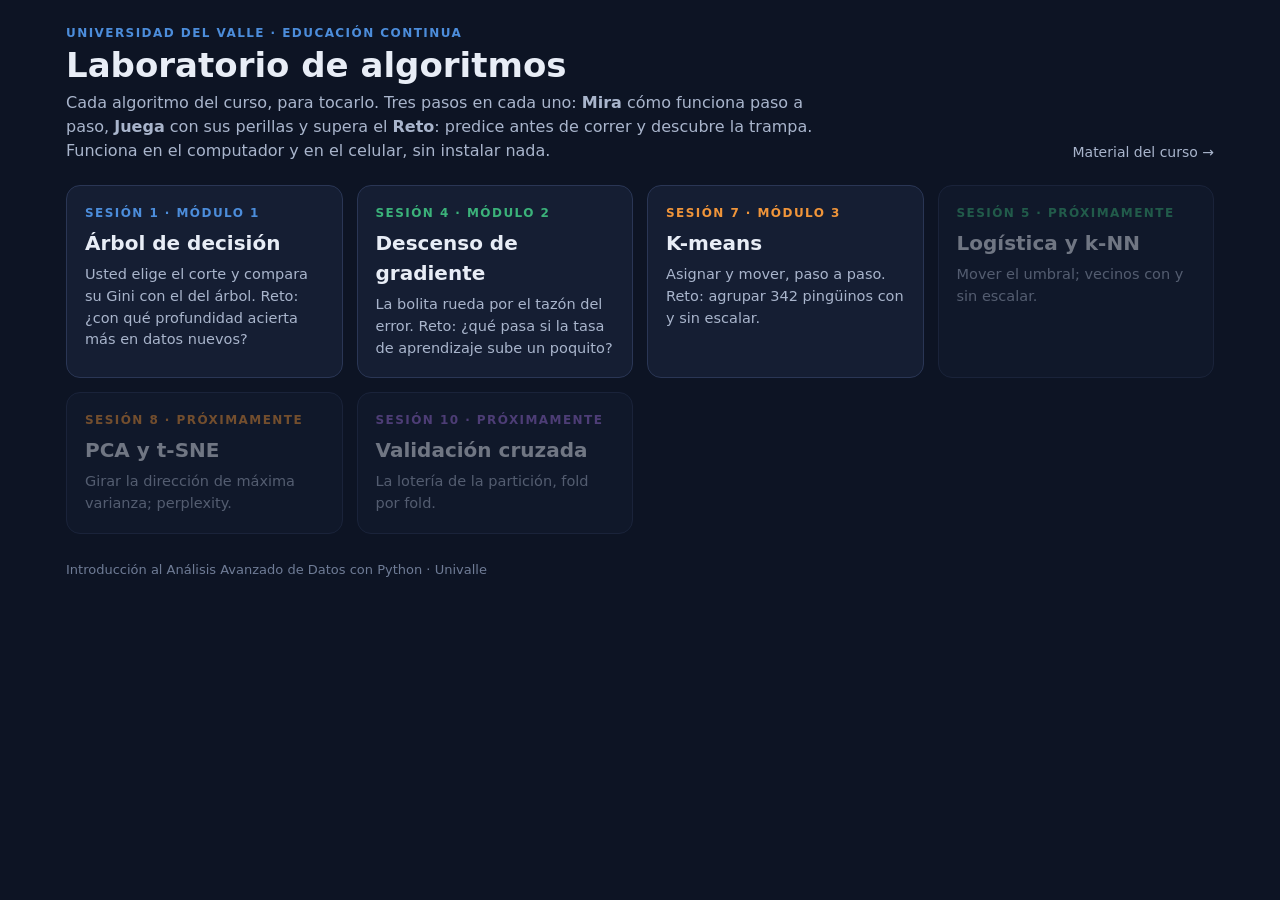
==== laboratorio/index.html @ 8cd6223c "S01 árbol explicado; laboratorio de algoritmos" ====
<!doctype html>
<html lang="es">
<head>
<meta charset="utf-8">
<meta name="viewport" content="width=device-width, initial-scale=1">
<title>Laboratorio · Análisis Avanzado de Datos con Python</title>
<link rel="stylesheet" href="lab.css">
</head>
<body>
<div class="envoltura">
  <header class="lab">
    <div>
      <div class="chip">Universidad del Valle · Educación Continua</div>
      <h1>Laboratorio de algoritmos</h1>
      <p class="sub">Cada algoritmo del curso, para tocarlo. Tres pasos en cada uno: <b>Mira</b> cómo funciona paso a paso, <b>Juega</b> con sus perillas y supera el <b>Reto</b>: predice antes de correr y descubre la trampa. Funciona en el computador y en el celular, sin instalar nada.</p>
    </div>
    <a class="volver" href="https://github.com/Nitobest/curso-aad-python">Material del curso →</a>
  </header>

  <div class="tarjetas">
    <a class="tarjeta" href="arbol.html" style="--c: var(--m1)">
      <div class="chip">Sesión 1 · Módulo 1</div>
      <h2>Árbol de decisión</h2>
      <p>Usted elige el corte y compara su Gini con el del árbol. Reto: ¿con qué profundidad acierta más en datos nuevos?</p>
    </a>
    <a class="tarjeta" href="descenso.html" style="--c: var(--m2)">
      <div class="chip">Sesión 4 · Módulo 2</div>
      <h2>Descenso de gradiente</h2>
      <p>La bolita rueda por el tazón del error. Reto: ¿qué pasa si la tasa de aprendizaje sube un poquito?</p>
    </a>
    <a class="tarjeta" href="kmeans.html" style="--c: var(--m3)">
      <div class="chip">Sesión 7 · Módulo 3</div>
      <h2>K-means</h2>
      <p>Asignar y mover, paso a paso. Reto: agrupar 342 pingüinos con y sin escalar.</p>
    </a>
    <div class="tarjeta pronto" style="--c: var(--m2)"><div class="chip">Sesión 5 · próximamente</div><h2>Logística y k-NN</h2><p>Mover el umbral; vecinos con y sin escalar.</p></div>
    <div class="tarjeta pronto" style="--c: var(--m3)"><div class="chip">Sesión 8 · próximamente</div><h2>PCA y t-SNE</h2><p>Girar la dirección de máxima varianza; perplexity.</p></div>
    <div class="tarjeta pronto" style="--c: var(--m4)"><div class="chip">Sesión 10 · próximamente</div><h2>Validación cruzada</h2><p>La lotería de la partición, fold por fold.</p></div>
  </div>

  <footer class="lab">Introducción al Análisis Avanzado de Datos con Python · Univalle</footer>
</div>
</body>
</html>
---- laboratorio/lab.css ----
/* Laboratorio del curso — estilo "Noche de datos" (mismo de las diapositivas). */
:root {
  --fondo: #0D1424; --panel: #151E33; --panel2: #1C2742; --borde: #2A3655;
  --texto: #E8EDF6; --suave: #A9B5CC; --tenue: #6F7C96;
  --m1: #4C8DDB; --m2: #3BB27A; --m3: #F0953A; --m4: #9B6FD9;
  --azul: #4C8DDB; --rojo: #E0645A; --acento: var(--m1);
  --radio: 14px;
}
* { box-sizing: border-box; }
html, body { margin: 0; background: var(--fondo); color: var(--texto);
  font-family: "Inter", system-ui, -apple-system, "Segoe UI", Roboto, sans-serif; line-height: 1.5; }
a { color: var(--acento); }
.envoltura { max-width: 1180px; margin: 0 auto; padding: 20px 16px 48px; }

header.lab { display: flex; flex-wrap: wrap; align-items: flex-end; justify-content: space-between; gap: 12px; margin-bottom: 14px; }
.chip { display: inline-block; font-size: 12px; font-weight: 700; letter-spacing: .12em; text-transform: uppercase;
  color: var(--acento); margin-bottom: 4px; }
h1 { font-size: clamp(24px, 4vw, 34px); line-height: 1.15; margin: 0; font-weight: 800; }
.sub { color: var(--suave); margin: 6px 0 0; max-width: 760px; }
.volver { color: var(--suave); text-decoration: none; font-size: 14px; white-space: nowrap; }
.volver:hover { color: var(--texto); }

nav.pestanas { display: flex; gap: 6px; margin: 18px 0 14px; border-bottom: 1px solid var(--borde); overflow-x: auto; }
nav.pestanas button { background: none; border: 0; color: var(--suave); font: inherit; font-weight: 700; font-size: 15px;
  padding: 10px 16px; cursor: pointer; border-bottom: 3px solid transparent; white-space: nowrap; }
nav.pestanas button[aria-selected="true"] { color: var(--texto); border-bottom-color: var(--acento); }
nav.pestanas button .n { color: var(--tenue); font-weight: 600; margin-right: 6px; }

.vista { display: none; }
.vista.activa { display: grid; grid-template-columns: minmax(0, 1fr) 320px; gap: 16px; }
@media (max-width: 860px) { .vista.activa { grid-template-columns: 1fr; } }

.lienzo { align-self: start; background: var(--panel); border: 1px solid var(--borde); border-radius: var(--radio); padding: 10px; position: relative; }
.lienzo canvas { width: 100%; display: block; border-radius: 8px; touch-action: none; }
.doble { display: grid; grid-template-columns: 1fr 1fr; gap: 10px; }
@media (max-width: 620px) { .doble { grid-template-columns: 1fr; } }
.etiqueta-lienzo { font-size: 12px; color: var(--tenue); margin: 2px 4px 6px; font-weight: 600; letter-spacing: .04em; }

aside.panel { background: var(--panel); border: 1px solid var(--borde); border-radius: var(--radio); padding: 16px;
  display: flex; flex-direction: column; gap: 14px; align-self: start; }
.panel h3 { margin: 0; font-size: 13px; letter-spacing: .1em; text-transform: uppercase; color: var(--tenue); }
.panel p { margin: 0; color: var(--suave); font-size: 14.5px; }
.panel p b, .panel p strong { color: var(--texto); }

.botones { display: flex; flex-wrap: wrap; gap: 8px; }
button.b { font: inherit; font-weight: 700; font-size: 14px; border-radius: 10px; padding: 9px 14px; cursor: pointer;
  border: 1px solid var(--borde); background: var(--panel2); color: var(--texto); }
button.b:hover { border-color: var(--acento); }
button.b.primario { background: var(--acento); border-color: var(--acento); color: #0D1424; }
button.b:disabled { opacity: .45; cursor: default; }

.control label { display: flex; justify-content: space-between; font-size: 14px; color: var(--suave); margin-bottom: 6px; }
.control label output { color: var(--texto); font-weight: 700; font-variant-numeric: tabular-nums; }
input[type=range] { width: 100%; accent-color: var(--acento); }
.opciones { display: flex; flex-wrap: wrap; gap: 6px; }
.opciones button { font: inherit; font-size: 13px; padding: 6px 10px; border-radius: 999px; border: 1px solid var(--borde);
  background: none; color: var(--suave); cursor: pointer; }
.opciones button[aria-pressed="true"] { background: var(--acento); color: #0D1424; border-color: var(--acento); font-weight: 700; }
.check { display: flex; gap: 8px; align-items: center; font-size: 14px; color: var(--suave); cursor: pointer; }
.check input { accent-color: var(--acento); width: 16px; height: 16px; }

.cifras { display: grid; grid-template-columns: repeat(auto-fit, minmax(110px, 1fr)); gap: 8px; }
.cifra { background: var(--panel2); border-radius: 10px; padding: 10px 12px; }
.cifra .v { font-size: 22px; font-weight: 800; font-variant-numeric: tabular-nums; }
.cifra .e { font-size: 12px; color: var(--tenue); }

.mirar { border-left: 3px solid var(--acento); padding: 4px 0 4px 12px; color: var(--suave); font-size: 14px; }
.mirar b { color: var(--texto); }

.reto { background: var(--panel2); border-radius: 12px; padding: 14px; border: 1px dashed var(--borde); }
.reto .pregunta { font-weight: 700; color: var(--texto); margin: 0 0 10px; font-size: 15.5px; }
.reto .respuesta { margin-top: 12px; padding: 12px; border-radius: 10px; background: rgba(255,255,255,.04); display: none; }
.reto .respuesta.visible { display: block; }
.reto .ok { color: var(--m2); font-weight: 800; }
.reto .no { color: var(--m3); font-weight: 800; }

footer.lab { margin-top: 26px; color: var(--tenue); font-size: 13px; }
footer.lab a { color: var(--suave); }

/* índice */
.tarjetas { display: grid; grid-template-columns: repeat(auto-fill, minmax(260px, 1fr)); gap: 14px; margin-top: 22px; }
.tarjeta { background: var(--panel); border: 1px solid var(--borde); border-radius: var(--radio); padding: 18px; text-decoration: none;
  color: var(--texto); display: flex; flex-direction: column; gap: 6px; transition: border-color .15s, transform .15s; }
.tarjeta:hover { border-color: var(--c, var(--m1)); transform: translateY(-2px); }
.tarjeta .chip { color: var(--c, var(--m1)); margin: 0; }
.tarjeta h2 { margin: 0; font-size: 20px; }
.tarjeta p { margin: 0; color: var(--suave); font-size: 14.5px; }
.tarjeta.pronto { opacity: .45; pointer-events: none; }
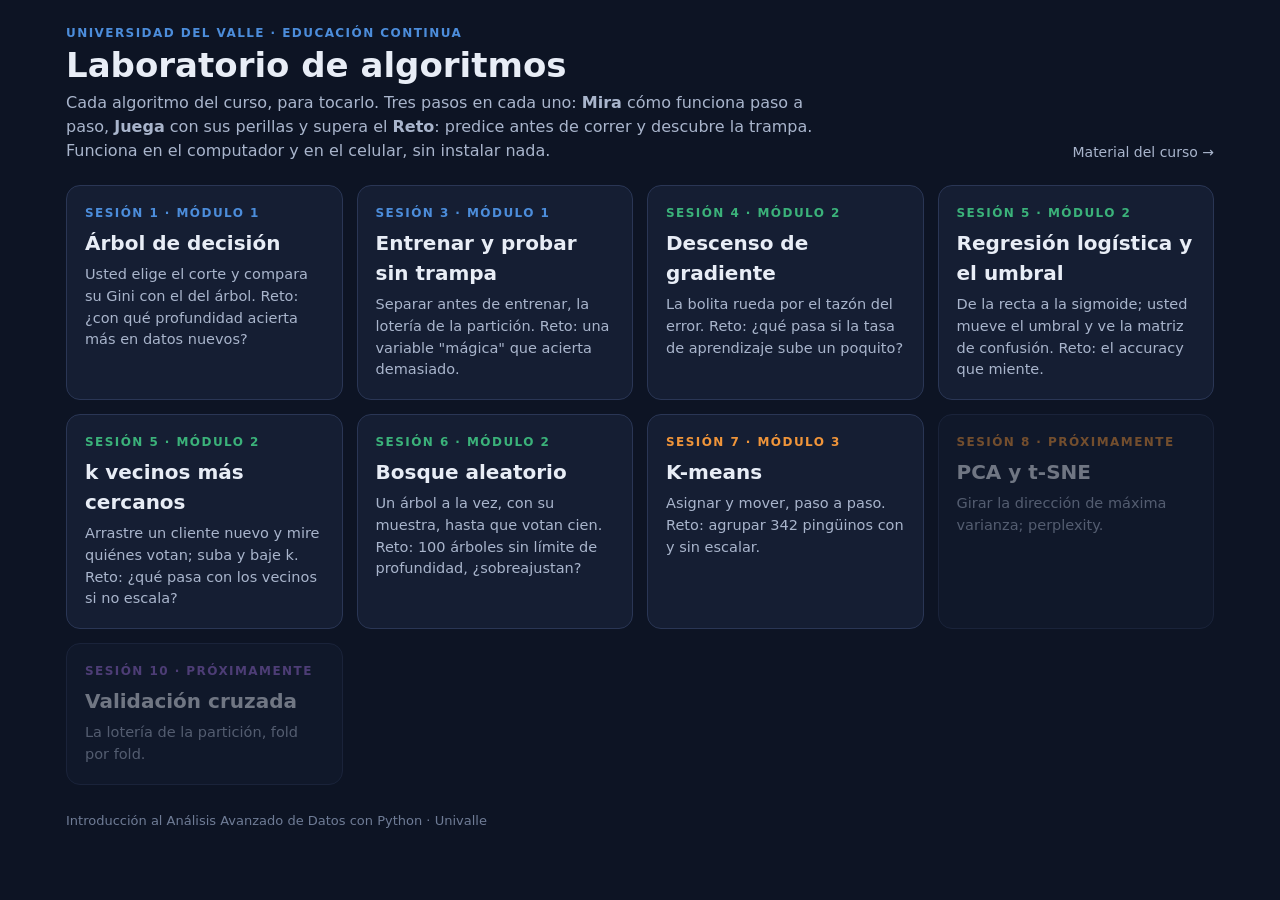
==== commit 86ad28a7: "Laboratorio: split, logística, k-NN y bosque" ====
--- a/laboratorio/index.html
+++ b/laboratorio/index.html
@@ -23,17 +23,36 @@
       <h2>Árbol de decisión</h2>
       <p>Usted elige el corte y compara su Gini con el del árbol. Reto: ¿con qué profundidad acierta más en datos nuevos?</p>
     </a>
+    <a class="tarjeta" href="split.html" style="--c: var(--m1)">
+      <div class="chip">Sesión 3 · Módulo 1</div>
+      <h2>Entrenar y probar sin trampa</h2>
+      <p>Separar antes de entrenar, la lotería de la partición. Reto: una variable "mágica" que acierta demasiado.</p>
+    </a>
     <a class="tarjeta" href="descenso.html" style="--c: var(--m2)">
       <div class="chip">Sesión 4 · Módulo 2</div>
       <h2>Descenso de gradiente</h2>
       <p>La bolita rueda por el tazón del error. Reto: ¿qué pasa si la tasa de aprendizaje sube un poquito?</p>
+    </a>
+    <a class="tarjeta" href="logistica.html" style="--c: var(--m2)">
+      <div class="chip">Sesión 5 · Módulo 2</div>
+      <h2>Regresión logística y el umbral</h2>
+      <p>De la recta a la sigmoide; usted mueve el umbral y ve la matriz de confusión. Reto: el accuracy que miente.</p>
+    </a>
+    <a class="tarjeta" href="knn.html" style="--c: var(--m2)">
+      <div class="chip">Sesión 5 · Módulo 2</div>
+      <h2>k vecinos más cercanos</h2>
+      <p>Arrastre un cliente nuevo y mire quiénes votan; suba y baje k. Reto: ¿qué pasa con los vecinos si no escala?</p>
+    </a>
+    <a class="tarjeta" href="bosque.html" style="--c: var(--m2)">
+      <div class="chip">Sesión 6 · Módulo 2</div>
+      <h2>Bosque aleatorio</h2>
+      <p>Un árbol a la vez, con su muestra, hasta que votan cien. Reto: 100 árboles sin límite de profundidad, ¿sobreajustan?</p>
     </a>
     <a class="tarjeta" href="kmeans.html" style="--c: var(--m3)">
       <div class="chip">Sesión 7 · Módulo 3</div>
       <h2>K-means</h2>
       <p>Asignar y mover, paso a paso. Reto: agrupar 342 pingüinos con y sin escalar.</p>
     </a>
-    <div class="tarjeta pronto" style="--c: var(--m2)"><div class="chip">Sesión 5 · próximamente</div><h2>Logística y k-NN</h2><p>Mover el umbral; vecinos con y sin escalar.</p></div>
     <div class="tarjeta pronto" style="--c: var(--m3)"><div class="chip">Sesión 8 · próximamente</div><h2>PCA y t-SNE</h2><p>Girar la dirección de máxima varianza; perplexity.</p></div>
     <div class="tarjeta pronto" style="--c: var(--m4)"><div class="chip">Sesión 10 · próximamente</div><h2>Validación cruzada</h2><p>La lotería de la partición, fold por fold.</p></div>
   </div>
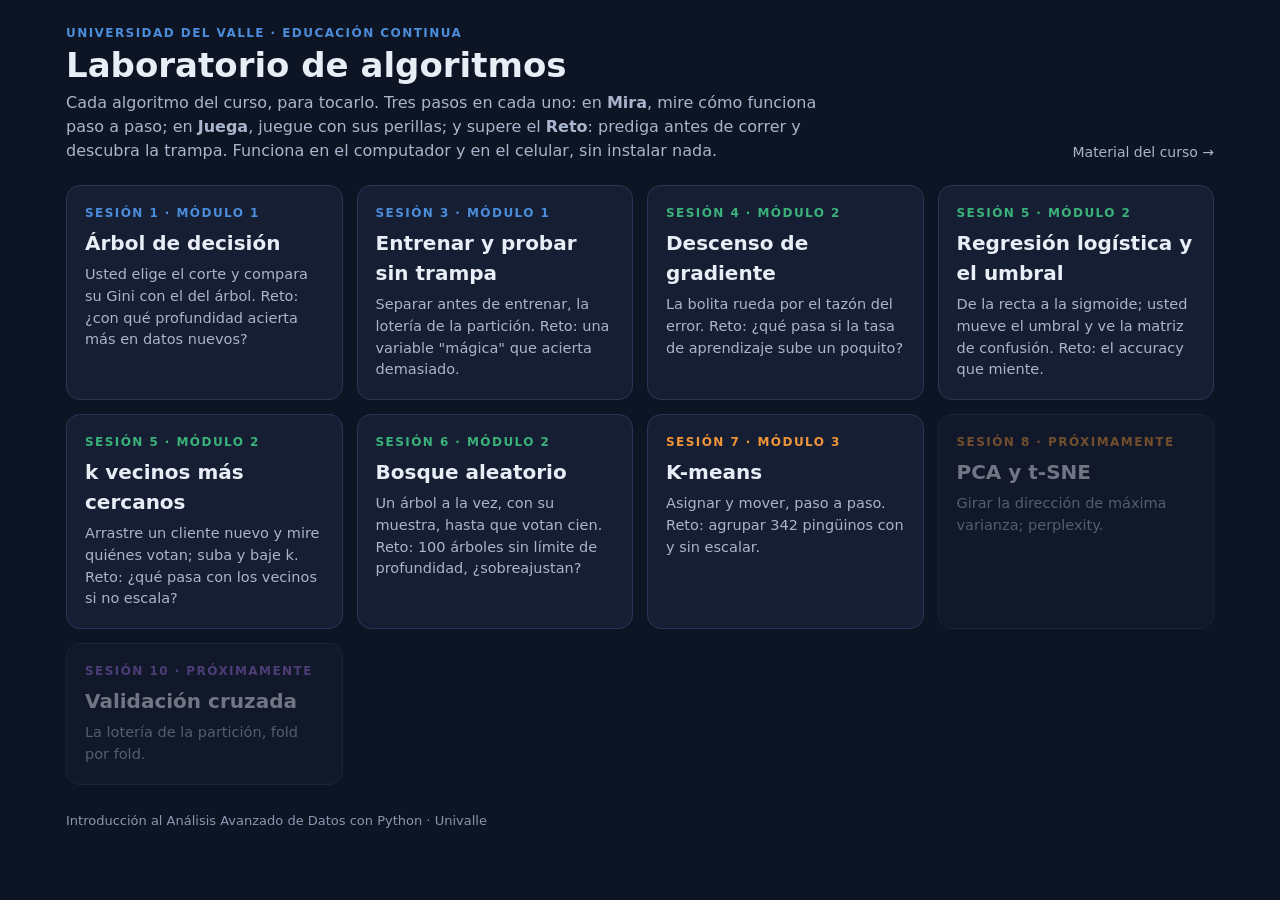
==== commit afeaef10: "Material actualizado" ====
--- a/laboratorio/index.html
+++ b/laboratorio/index.html
@@ -12,7 +12,7 @@
     <div>
       <div class="chip">Universidad del Valle · Educación Continua</div>
       <h1>Laboratorio de algoritmos</h1>
-      <p class="sub">Cada algoritmo del curso, para tocarlo. Tres pasos en cada uno: <b>Mira</b> cómo funciona paso a paso, <b>Juega</b> con sus perillas y supera el <b>Reto</b>: predice antes de correr y descubre la trampa. Funciona en el computador y en el celular, sin instalar nada.</p>
+      <p class="sub">Cada algoritmo del curso, para tocarlo. Tres pasos en cada uno: en <b>Mira</b>, mire cómo funciona paso a paso; en <b>Juega</b>, juegue con sus perillas; y supere el <b>Reto</b>: prediga antes de correr y descubra la trampa. Funciona en el computador y en el celular, sin instalar nada.</p>
     </div>
     <a class="volver" href="https://github.com/Nitobest/curso-aad-python">Material del curso →</a>
   </header>
--- a/laboratorio/lab.css
+++ b/laboratorio/lab.css
@@ -1,7 +1,7 @@
 /* Laboratorio del curso — estilo "Noche de datos" (mismo de las diapositivas). */
 :root {
   --fondo: #0D1424; --panel: #151E33; --panel2: #1C2742; --borde: #2A3655;
-  --texto: #E8EDF6; --suave: #A9B5CC; --tenue: #6F7C96;
+  --texto: #E8EDF6; --suave: #A9B5CC; --tenue: #8A97B0;
   --m1: #4C8DDB; --m2: #3BB27A; --m3: #F0953A; --m4: #9B6FD9;
   --azul: #4C8DDB; --rojo: #E0645A; --acento: var(--m1);
   --radio: 14px;
@@ -28,7 +28,7 @@
 
 .vista { display: none; }
 .vista.activa { display: grid; grid-template-columns: minmax(0, 1fr) 320px; gap: 16px; }
-@media (max-width: 860px) { .vista.activa { grid-template-columns: 1fr; } }
+@media (max-width: 860px) { .vista.activa { grid-template-columns: minmax(0, 1fr); } }
 
 .lienzo { align-self: start; background: var(--panel); border: 1px solid var(--borde); border-radius: var(--radio); padding: 10px; position: relative; }
 .lienzo canvas { width: 100%; display: block; border-radius: 8px; touch-action: none; }
@@ -37,7 +37,7 @@
 .etiqueta-lienzo { font-size: 12px; color: var(--tenue); margin: 2px 4px 6px; font-weight: 600; letter-spacing: .04em; }
 
 aside.panel { background: var(--panel); border: 1px solid var(--borde); border-radius: var(--radio); padding: 16px;
-  display: flex; flex-direction: column; gap: 14px; align-self: start; }
+  display: flex; flex-direction: column; gap: 14px; align-self: start; min-width: 0; }
 .panel h3 { margin: 0; font-size: 13px; letter-spacing: .1em; text-transform: uppercase; color: var(--tenue); }
 .panel p { margin: 0; color: var(--suave); font-size: 14.5px; }
 .panel p b, .panel p strong { color: var(--texto); }
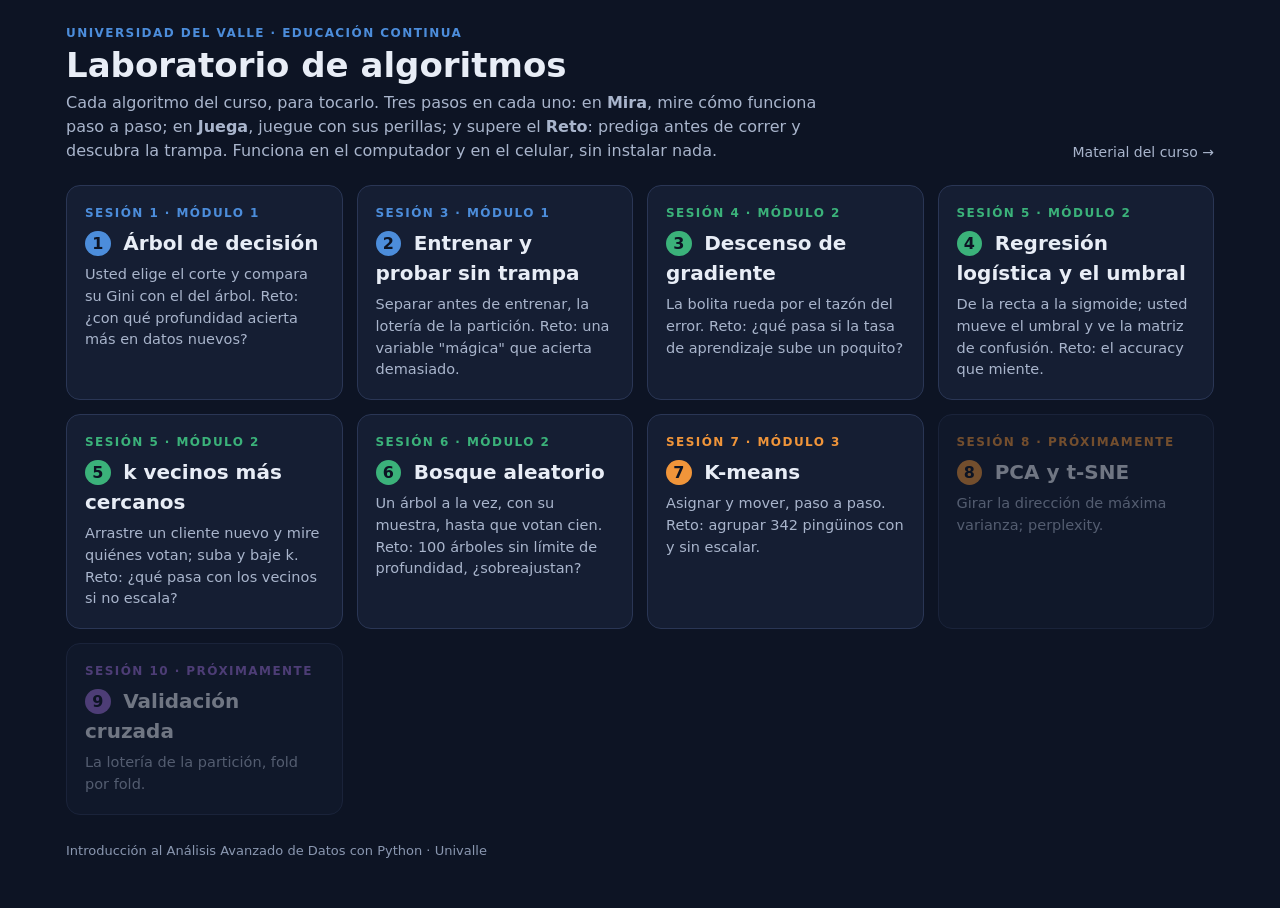
==== commit d599a42a: "Laboratorios numerados en el orden del curso" ====
--- a/laboratorio/index.html
+++ b/laboratorio/index.html
@@ -20,41 +20,41 @@
   <div class="tarjetas">
     <a class="tarjeta" href="arbol.html" style="--c: var(--m1)">
       <div class="chip">Sesión 1 · Módulo 1</div>
-      <h2>Árbol de decisión</h2>
+      <h2><span class="num">1</span> Árbol de decisión</h2>
       <p>Usted elige el corte y compara su Gini con el del árbol. Reto: ¿con qué profundidad acierta más en datos nuevos?</p>
     </a>
     <a class="tarjeta" href="split.html" style="--c: var(--m1)">
       <div class="chip">Sesión 3 · Módulo 1</div>
-      <h2>Entrenar y probar sin trampa</h2>
+      <h2><span class="num">2</span> Entrenar y probar sin trampa</h2>
       <p>Separar antes de entrenar, la lotería de la partición. Reto: una variable "mágica" que acierta demasiado.</p>
     </a>
     <a class="tarjeta" href="descenso.html" style="--c: var(--m2)">
       <div class="chip">Sesión 4 · Módulo 2</div>
-      <h2>Descenso de gradiente</h2>
+      <h2><span class="num">3</span> Descenso de gradiente</h2>
       <p>La bolita rueda por el tazón del error. Reto: ¿qué pasa si la tasa de aprendizaje sube un poquito?</p>
     </a>
     <a class="tarjeta" href="logistica.html" style="--c: var(--m2)">
       <div class="chip">Sesión 5 · Módulo 2</div>
-      <h2>Regresión logística y el umbral</h2>
+      <h2><span class="num">4</span> Regresión logística y el umbral</h2>
       <p>De la recta a la sigmoide; usted mueve el umbral y ve la matriz de confusión. Reto: el accuracy que miente.</p>
     </a>
     <a class="tarjeta" href="knn.html" style="--c: var(--m2)">
       <div class="chip">Sesión 5 · Módulo 2</div>
-      <h2>k vecinos más cercanos</h2>
+      <h2><span class="num">5</span> k vecinos más cercanos</h2>
       <p>Arrastre un cliente nuevo y mire quiénes votan; suba y baje k. Reto: ¿qué pasa con los vecinos si no escala?</p>
     </a>
     <a class="tarjeta" href="bosque.html" style="--c: var(--m2)">
       <div class="chip">Sesión 6 · Módulo 2</div>
-      <h2>Bosque aleatorio</h2>
+      <h2><span class="num">6</span> Bosque aleatorio</h2>
       <p>Un árbol a la vez, con su muestra, hasta que votan cien. Reto: 100 árboles sin límite de profundidad, ¿sobreajustan?</p>
     </a>
     <a class="tarjeta" href="kmeans.html" style="--c: var(--m3)">
       <div class="chip">Sesión 7 · Módulo 3</div>
-      <h2>K-means</h2>
+      <h2><span class="num">7</span> K-means</h2>
       <p>Asignar y mover, paso a paso. Reto: agrupar 342 pingüinos con y sin escalar.</p>
     </a>
-    <div class="tarjeta pronto" style="--c: var(--m3)"><div class="chip">Sesión 8 · próximamente</div><h2>PCA y t-SNE</h2><p>Girar la dirección de máxima varianza; perplexity.</p></div>
-    <div class="tarjeta pronto" style="--c: var(--m4)"><div class="chip">Sesión 10 · próximamente</div><h2>Validación cruzada</h2><p>La lotería de la partición, fold por fold.</p></div>
+    <div class="tarjeta pronto" style="--c: var(--m3)"><div class="chip">Sesión 8 · próximamente</div><h2><span class="num">8</span> PCA y t-SNE</h2><p>Girar la dirección de máxima varianza; perplexity.</p></div>
+    <div class="tarjeta pronto" style="--c: var(--m4)"><div class="chip">Sesión 10 · próximamente</div><h2><span class="num">9</span> Validación cruzada</h2><p>La lotería de la partición, fold por fold.</p></div>
   </div>
 
   <footer class="lab">Introducción al Análisis Avanzado de Datos con Python · Univalle</footer>
--- a/laboratorio/lab.css
+++ b/laboratorio/lab.css
@@ -86,3 +86,6 @@
 .tarjeta h2 { margin: 0; font-size: 20px; }
 .tarjeta p { margin: 0; color: var(--suave); font-size: 14.5px; }
 .tarjeta.pronto { opacity: .45; pointer-events: none; }
+
+/* número del laboratorio en el índice (orden del curso) */
+.tarjeta h2 .num{display:inline-flex;align-items:center;justify-content:center;min-width:1.6em;height:1.6em;margin-right:.35em;border-radius:50%;background:var(--c);color:#0d1424;font-size:.8em;font-weight:700;vertical-align:.1em}
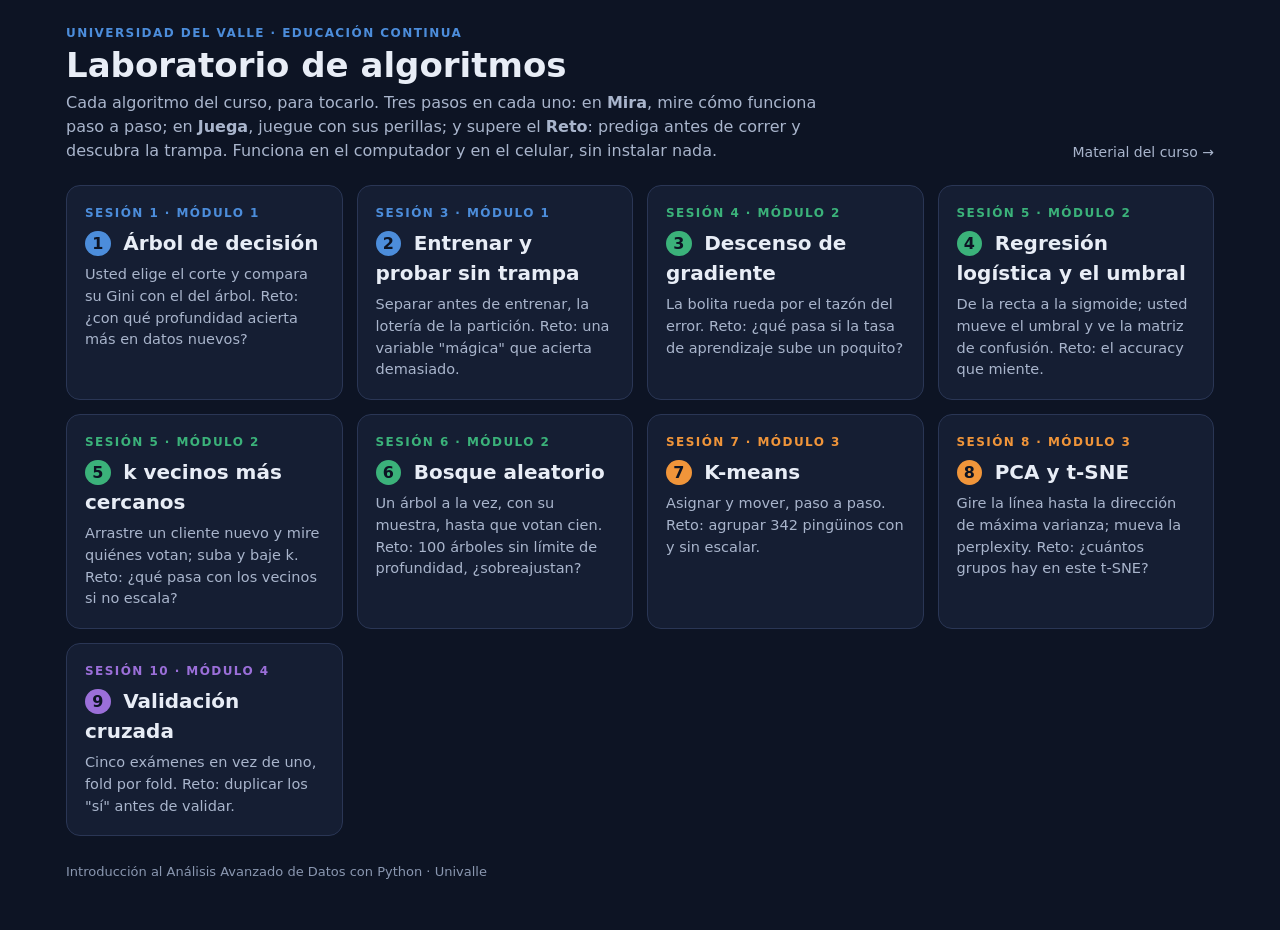
==== commit 1fc74c9f: "Laboratorios 8 y 9" ====
--- a/laboratorio/index.html
+++ b/laboratorio/index.html
@@ -18,43 +18,51 @@
   </header>
 
   <div class="tarjetas">
-    <a class="tarjeta" href="arbol.html" style="--c: var(--m1)">
+    <a class="tarjeta" href="01_arbol.html" style="--c: var(--m1)">
       <div class="chip">Sesión 1 · Módulo 1</div>
       <h2><span class="num">1</span> Árbol de decisión</h2>
       <p>Usted elige el corte y compara su Gini con el del árbol. Reto: ¿con qué profundidad acierta más en datos nuevos?</p>
     </a>
-    <a class="tarjeta" href="split.html" style="--c: var(--m1)">
+    <a class="tarjeta" href="02_split.html" style="--c: var(--m1)">
       <div class="chip">Sesión 3 · Módulo 1</div>
       <h2><span class="num">2</span> Entrenar y probar sin trampa</h2>
       <p>Separar antes de entrenar, la lotería de la partición. Reto: una variable "mágica" que acierta demasiado.</p>
     </a>
-    <a class="tarjeta" href="descenso.html" style="--c: var(--m2)">
+    <a class="tarjeta" href="03_descenso.html" style="--c: var(--m2)">
       <div class="chip">Sesión 4 · Módulo 2</div>
       <h2><span class="num">3</span> Descenso de gradiente</h2>
       <p>La bolita rueda por el tazón del error. Reto: ¿qué pasa si la tasa de aprendizaje sube un poquito?</p>
     </a>
-    <a class="tarjeta" href="logistica.html" style="--c: var(--m2)">
+    <a class="tarjeta" href="04_logistica.html" style="--c: var(--m2)">
       <div class="chip">Sesión 5 · Módulo 2</div>
       <h2><span class="num">4</span> Regresión logística y el umbral</h2>
       <p>De la recta a la sigmoide; usted mueve el umbral y ve la matriz de confusión. Reto: el accuracy que miente.</p>
     </a>
-    <a class="tarjeta" href="knn.html" style="--c: var(--m2)">
+    <a class="tarjeta" href="05_knn.html" style="--c: var(--m2)">
       <div class="chip">Sesión 5 · Módulo 2</div>
       <h2><span class="num">5</span> k vecinos más cercanos</h2>
       <p>Arrastre un cliente nuevo y mire quiénes votan; suba y baje k. Reto: ¿qué pasa con los vecinos si no escala?</p>
     </a>
-    <a class="tarjeta" href="bosque.html" style="--c: var(--m2)">
+    <a class="tarjeta" href="06_bosque.html" style="--c: var(--m2)">
       <div class="chip">Sesión 6 · Módulo 2</div>
       <h2><span class="num">6</span> Bosque aleatorio</h2>
       <p>Un árbol a la vez, con su muestra, hasta que votan cien. Reto: 100 árboles sin límite de profundidad, ¿sobreajustan?</p>
     </a>
-    <a class="tarjeta" href="kmeans.html" style="--c: var(--m3)">
+    <a class="tarjeta" href="07_kmeans.html" style="--c: var(--m3)">
       <div class="chip">Sesión 7 · Módulo 3</div>
       <h2><span class="num">7</span> K-means</h2>
       <p>Asignar y mover, paso a paso. Reto: agrupar 342 pingüinos con y sin escalar.</p>
     </a>
-    <div class="tarjeta pronto" style="--c: var(--m3)"><div class="chip">Sesión 8 · próximamente</div><h2><span class="num">8</span> PCA y t-SNE</h2><p>Girar la dirección de máxima varianza; perplexity.</p></div>
-    <div class="tarjeta pronto" style="--c: var(--m4)"><div class="chip">Sesión 10 · próximamente</div><h2><span class="num">9</span> Validación cruzada</h2><p>La lotería de la partición, fold por fold.</p></div>
+    <a class="tarjeta" href="08_pca.html" style="--c: var(--m3)">
+      <div class="chip">Sesión 8 · Módulo 3</div>
+      <h2><span class="num">8</span> PCA y t-SNE</h2>
+      <p>Gire la línea hasta la dirección de máxima varianza; mueva la perplexity. Reto: ¿cuántos grupos hay en este t-SNE?</p>
+    </a>
+    <a class="tarjeta" href="09_validacion.html" style="--c: var(--m4)">
+      <div class="chip">Sesión 10 · Módulo 4</div>
+      <h2><span class="num">9</span> Validación cruzada</h2>
+      <p>Cinco exámenes en vez de uno, fold por fold. Reto: duplicar los "sí" antes de validar.</p>
+    </a>
   </div>
 
   <footer class="lab">Introducción al Análisis Avanzado de Datos con Python · Univalle</footer>
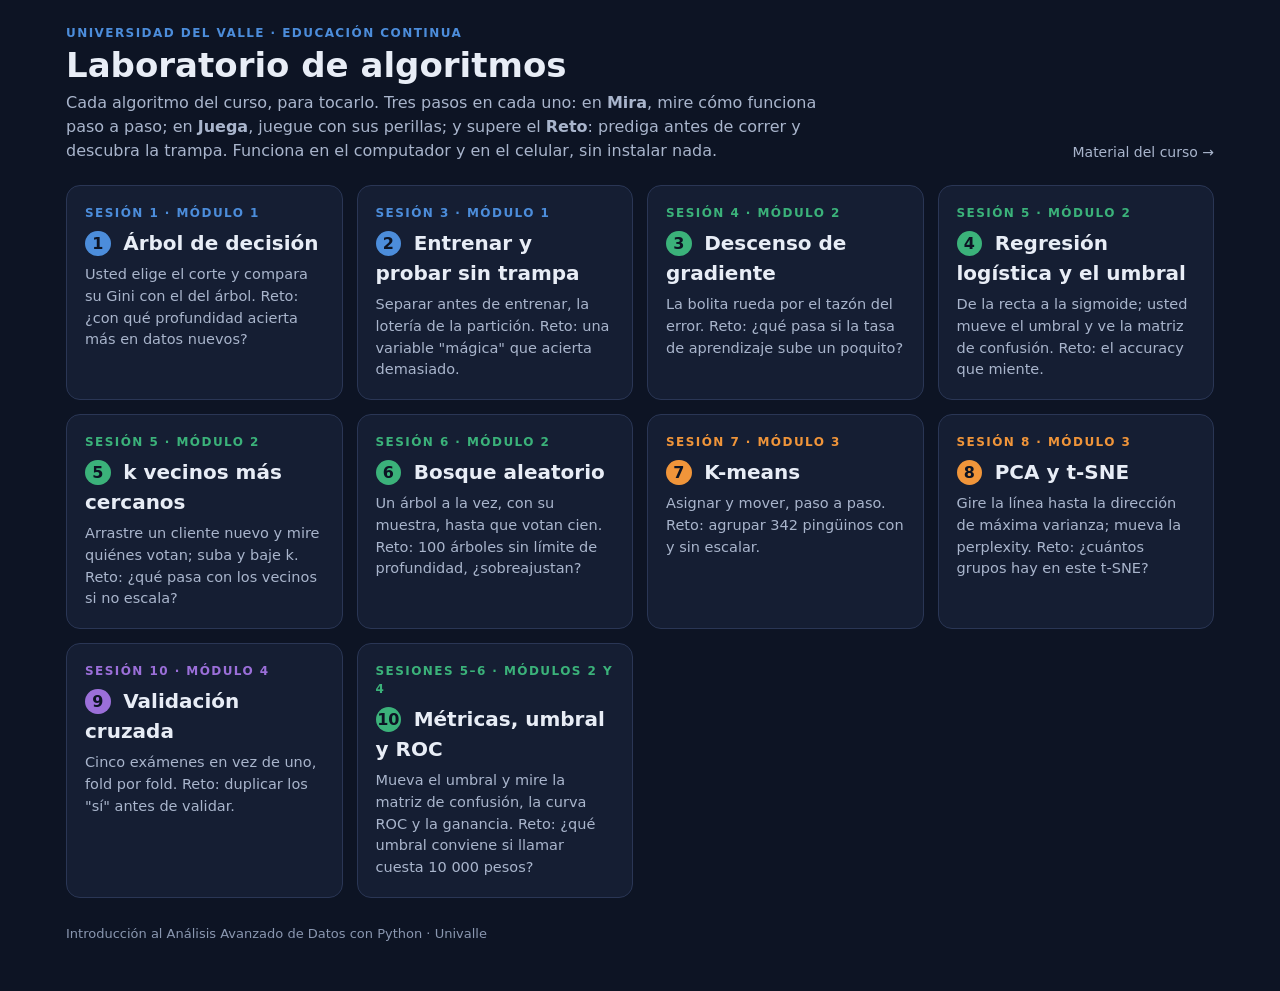
==== commit 0da5ed46: "Laboratorio 10: métricas, umbral y ROC" ====
--- a/laboratorio/index.html
+++ b/laboratorio/index.html
@@ -63,6 +63,11 @@
       <h2><span class="num">9</span> Validación cruzada</h2>
       <p>Cinco exámenes en vez de uno, fold por fold. Reto: duplicar los "sí" antes de validar.</p>
     </a>
+    <a class="tarjeta" href="10_metricas.html" style="--c: var(--m2)">
+      <div class="chip">Sesiones 5–6 · Módulos 2 y 4</div>
+      <h2><span class="num">10</span> Métricas, umbral y ROC</h2>
+      <p>Mueva el umbral y mire la matriz de confusión, la curva ROC y la ganancia. Reto: ¿qué umbral conviene si llamar cuesta 10 000 pesos?</p>
+    </a>
   </div>
 
   <footer class="lab">Introducción al Análisis Avanzado de Datos con Python · Univalle</footer>
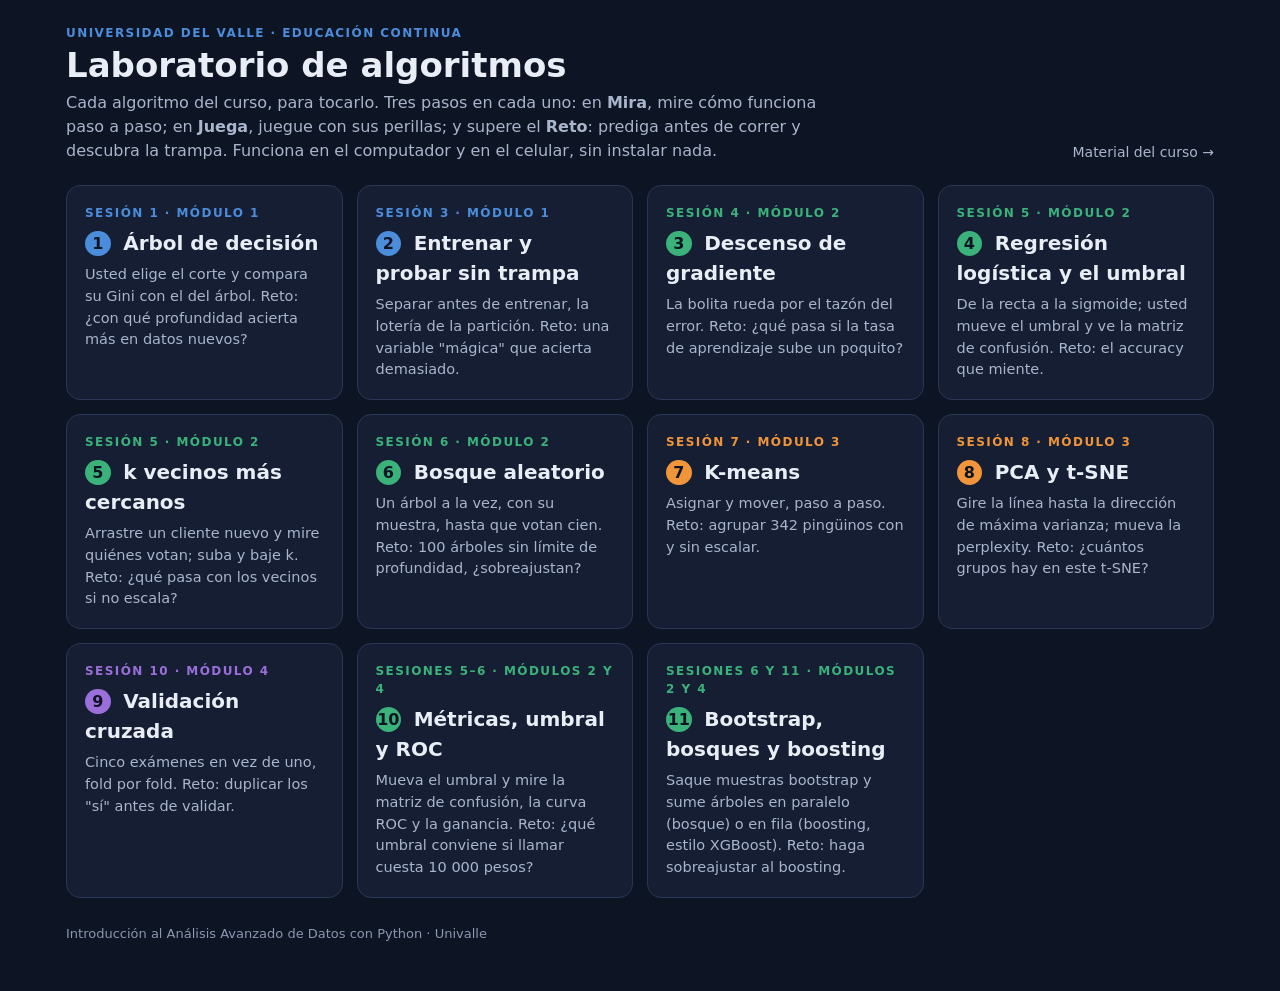
==== commit bb995d29: "Laboratorio 11: bootstrap, bagging, bosque, boosting y XGBoost" ====
--- a/laboratorio/index.html
+++ b/laboratorio/index.html
@@ -68,6 +68,11 @@
       <h2><span class="num">10</span> Métricas, umbral y ROC</h2>
       <p>Mueva el umbral y mire la matriz de confusión, la curva ROC y la ganancia. Reto: ¿qué umbral conviene si llamar cuesta 10 000 pesos?</p>
     </a>
+    <a class="tarjeta" href="11_ensambles.html" style="--c: var(--m2)">
+      <div class="chip">Sesiones 6 y 11 · Módulos 2 y 4</div>
+      <h2><span class="num">11</span> Bootstrap, bosques y boosting</h2>
+      <p>Saque muestras bootstrap y sume árboles en paralelo (bosque) o en fila (boosting, estilo XGBoost). Reto: haga sobreajustar al boosting.</p>
+    </a>
   </div>
 
   <footer class="lab">Introducción al Análisis Avanzado de Datos con Python · Univalle</footer>
